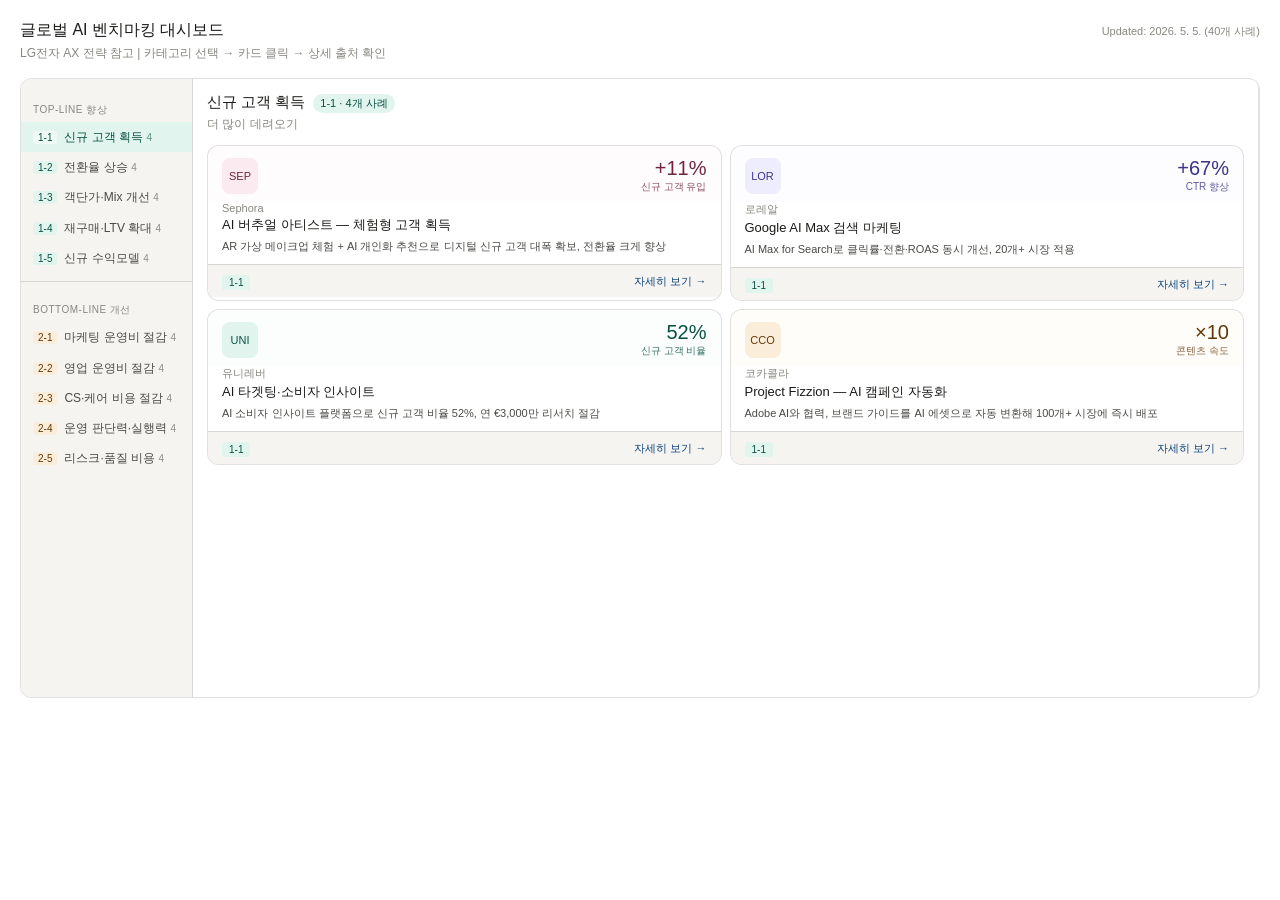
==== dashboard/index.html @ da21c3dd "init: LGE AX benchmark system" ====
<!DOCTYPE html>
<html lang="ko">
<head>
<meta charset="UTF-8">
<meta name="viewport" content="width=device-width, initial-scale=1.0">
<title>글로벌 AI 벤치마킹 대시보드 — LGE AX 전략</title>
<style>
:root{
  --bg:#fff;--bg2:#f5f4f0;--bg3:#eceae3;
  --text:#1a1a18;--text2:#4a4a46;--text3:#888780;
  --border:rgba(0,0,0,0.12);--border2:rgba(0,0,0,0.22);
  --green-bg:#E1F5EE;--green:#085041;--green-b:#5DCAA5;
  --amber-bg:#FAEEDA;--amber:#633806;--amber-b:#EF9F27;
  --blue-bg:#E6F1FB;--blue:#0C447C;--blue-b:#85B7EB;
  --radius:12px;--radius-sm:8px;
  --font:-apple-system,BlinkMacSystemFont,"Segoe UI","Apple SD Gothic Neo","Noto Sans KR",sans-serif;
}
@media(prefers-color-scheme:dark){:root{
  --bg:#1a1a18;--bg2:#242420;--bg3:#2c2c28;
  --text:#e8e6df;--text2:#b0aea6;--text3:#6a6860;
  --border:rgba(255,255,255,.10);--border2:rgba(255,255,255,.20);
  --green-bg:#085041;--green:#9FE1CB;--green-b:#1D9E75;
  --amber-bg:#633806;--amber:#FAC775;--amber-b:#BA7517;
  --blue-bg:#042C53;--blue:#85B7EB;--blue-b:#185FA5;
}}
*{box-sizing:border-box;margin:0;padding:0}
body{background:var(--bg);font-family:var(--font);color:var(--text);padding:20px 20px 48px}

.page-hd{display:flex;align-items:baseline;justify-content:space-between;flex-wrap:wrap;gap:8px;margin-bottom:4px}
.page-title{font-size:16px;font-weight:500}
.last-updated{font-size:11px;color:var(--text3)}
.page-sub{font-size:12px;color:var(--text3);margin-bottom:16px}

/* DB */
.db{display:flex;border:0.5px solid var(--border);border-radius:var(--radius);overflow:hidden;background:var(--bg);min-height:620px}
.nav{width:172px;flex-shrink:0;background:var(--bg2);border-right:0.5px solid var(--border);padding:10px 0 16px;overflow-y:auto}
.nav-sec{font-size:10px;font-weight:500;color:var(--text3);padding:14px 12px 5px;letter-spacing:.05em}
.nav-item{padding:7px 12px;cursor:pointer;display:flex;align-items:flex-start;gap:7px;transition:background .1s}
.nav-item:hover{background:var(--bg3)}
.nav-item.act-t{background:var(--green-bg)}
.nav-item.act-b{background:var(--amber-bg)}
.nav-pill{font-size:10px;font-weight:500;padding:1px 5px;border-radius:3px;flex-shrink:0;margin-top:2px}
.nav-pill.t{background:var(--green-bg);color:var(--green)}
.nav-pill.b{background:var(--amber-bg);color:var(--amber)}
.act-t .nav-pill.t,.act-b .nav-pill.b{background:rgba(255,255,255,.45)}
.nav-lbl{font-size:12px;color:var(--text2);line-height:1.35}
.act-t .nav-lbl{color:var(--green);font-weight:500}
.act-b .nav-lbl{color:var(--amber);font-weight:500}

.center{flex:1;padding:14px;min-width:0}
.ch{display:flex;align-items:baseline;gap:8px;margin-bottom:3px}
.ch-title{font-size:15px;font-weight:500}
.ch-count{font-size:11px;padding:2px 7px;border-radius:10px;font-weight:500}
.ch-count.t{background:var(--green-bg);color:var(--green)}
.ch-count.b{background:var(--amber-bg);color:var(--amber)}
.cards{display:grid;grid-template-columns:1fr 1fr;gap:8px;margin-top:12px}

.card{border:0.5px solid var(--border);border-radius:var(--radius);overflow:hidden;cursor:pointer;background:var(--bg);transition:border-color .12s}
.card:hover{border-color:var(--border2)}
.card.sel{border:1.5px solid var(--blue-b);background:var(--blue-bg)}
.card-top{padding:12px 14px 8px;display:flex;align-items:flex-start;justify-content:space-between;gap:6px}
.co-circle{width:36px;height:36px;border-radius:8px;display:flex;align-items:center;justify-content:center;font-size:11px;font-weight:500;flex-shrink:0}
.card-kpi{text-align:right}
.kpi-val{font-size:20px;font-weight:500;line-height:1}
.kpi-lbl{font-size:10px;opacity:.8;margin-top:2px}
.card-body{padding:0 14px 10px}
.card-co{font-size:11px;color:var(--text3);margin-bottom:2px}
.card-ttl{font-size:13px;font-weight:500;line-height:1.35;margin-bottom:4px}
.card-desc{font-size:11px;color:var(--text2);line-height:1.5}
.card-ft{padding:7px 14px;border-top:0.5px solid var(--border);display:flex;align-items:center;justify-content:space-between;background:var(--bg2)}
.card-tag{font-size:10px;font-weight:500;padding:2px 7px;border-radius:3px}
.card-tag.t{background:var(--green-bg);color:var(--green)}
.card-tag.b{background:var(--amber-bg);color:var(--amber)}
.card-new{font-size:9px;font-weight:500;padding:1px 5px;border-radius:3px;background:#FFF3CD;color:#856404;margin-left:4px}
.card-see{font-size:11px;color:var(--blue);font-weight:500}

.det{width:0;flex-shrink:0;border-left:0.5px solid var(--border);overflow:hidden;transition:width .18s;background:var(--bg)}
.det.open{width:288px}
.det-in{width:288px;padding:14px}
.det-hd{display:flex;align-items:flex-start;justify-content:space-between;margin-bottom:12px;padding-bottom:12px;border-bottom:0.5px solid var(--border)}
.det-co{display:flex;align-items:center;gap:9px}
.det-badge{width:38px;height:38px;border-radius:9px;display:flex;align-items:center;justify-content:center;font-size:12px;font-weight:500;flex-shrink:0}
.det-co-name{font-size:14px;font-weight:500}
.det-co-cat{font-size:11px;color:var(--text3);margin-top:2px}
.det-close{font-size:18px;color:var(--text3);cursor:pointer;padding:2px 4px;line-height:1;user-select:none}
.det-close:hover{color:var(--text)}
.det-tag{display:inline-block;font-size:10px;font-weight:500;padding:2px 7px;border-radius:3px;margin-bottom:10px}
.det-tag.t{background:var(--green-bg);color:var(--green)}
.det-tag.b{background:var(--amber-bg);color:var(--amber)}
.det-unverified{font-size:10px;color:#856404;background:#FFF3CD;padding:2px 7px;border-radius:3px;display:inline-block;margin-bottom:8px}
.det-ttl{font-size:14px;font-weight:500;margin-bottom:8px;line-height:1.4}
.det-body{font-size:12px;color:var(--text2);line-height:1.75;margin-bottom:14px}
.det-metrics{display:grid;grid-template-columns:1fr 1fr;gap:5px;margin-bottom:14px}
.met{background:var(--bg2);border-radius:var(--radius-sm);padding:10px 10px 8px}
.met-v{font-size:18px;font-weight:500}
.met-v.pos{color:var(--green)}
.met-v.neg,.met-v.neu{color:var(--blue)}
.met-l{font-size:10px;color:var(--text3);margin-top:2px;line-height:1.3}
.det-src a{font-size:11px;color:var(--blue);text-decoration:none;border-bottom:0.5px solid var(--blue-b)}
.det-src a:hover{opacity:.75}
.det-tags{display:flex;flex-wrap:wrap;gap:4px;margin-top:10px}
.det-tag-pill{font-size:10px;padding:2px 6px;border-radius:4px;background:var(--bg2);color:var(--text3)}

.loading{display:flex;align-items:center;justify-content:center;height:400px;font-size:13px;color:var(--text3)}

@media(max-width:800px){
  .db{flex-direction:column}
  .nav{width:100%;border-right:none;border-bottom:0.5px solid var(--border);display:flex;overflow-x:auto;padding:8px;gap:4px}
  .nav-sec{display:none}
  .nav-item{flex-shrink:0;border-radius:6px;padding:5px 10px}
  .det.open{width:100%;border-left:none;border-top:0.5px solid var(--border)}
  .det-in{width:100%}
  .cards{grid-template-columns:1fr}
}
</style>
</head>
<body>

<div class="page-hd">
  <span class="page-title">글로벌 AI 벤치마킹 대시보드</span>
  <span class="last-updated" id="last-updated">로딩 중...</span>
</div>
<div class="page-sub">LG전자 AX 전략 참고 | 카테고리 선택 → 카드 클릭 → 상세 출처 확인</div>

<div class="db">
  <div class="nav" id="nav"></div>
  <div class="center" id="center"><div class="loading">데이터 불러오는 중...</div></div>
  <div class="det" id="det"><div class="det-in" id="det-in"></div></div>
</div>

<script>
let DB = null;
let activeCat = null;
let activeCard = null;

// ── Load data ──────────────────────────────────────────────────────────────────
async function loadData() {
  try {
    const res = await fetch('../data/cases.json');
    DB = await res.json();
    document.getElementById('last-updated').textContent =
      'Updated: ' + new Date(DB.meta.last_updated).toLocaleDateString('ko-KR') +
      ` (${DB.meta.total_cases}개 사례)`;
    buildNav();
    selCat(Object.keys(DB.categories)[0]);
  } catch(e) {
    document.getElementById('center').innerHTML =
      '<div class="loading">데이터 로드 실패. cases.json을 확인하세요.</div>';
  }
}

// ── Nav ────────────────────────────────────────────────────────────────────────
function buildNav() {
  const nav = document.getElementById('nav');
  const cats = DB.categories;
  const topCats = Object.entries(cats).filter(([,v]) => v.type === 'top');
  const botCats = Object.entries(cats).filter(([,v]) => v.type === 'bot');

  let h = '<div class="nav-sec">TOP-LINE 향상</div>';
  topCats.forEach(([id, cat]) => {
    const count = DB.cases.filter(c => c.category === id).length;
    h += `<div class="nav-item" id="nav-${id}" onclick="selCat('${id}')">
      <span class="nav-pill t">${id}</span>
      <span class="nav-lbl">${cat.name} <span style="font-size:10px;opacity:.6">${count}</span></span>
    </div>`;
  });
  h += '<div style="height:0.5px;background:var(--border);margin:8px 0"></div>';
  h += '<div class="nav-sec">BOTTOM-LINE 개선</div>';
  botCats.forEach(([id, cat]) => {
    const count = DB.cases.filter(c => c.category === id).length;
    h += `<div class="nav-item" id="nav-${id}" onclick="selCat('${id}')">
      <span class="nav-pill b">${id}</span>
      <span class="nav-lbl">${cat.name} <span style="font-size:10px;opacity:.6">${count}</span></span>
    </div>`;
  });
  nav.innerHTML = h;
}

// ── Category select ────────────────────────────────────────────────────────────
function selCat(id) {
  if (activeCat) {
    const p = document.getElementById('nav-' + activeCat);
    if (p) p.classList.remove('act-t', 'act-b');
  }
  activeCat = id;
  const cat = DB.categories[id];
  const el = document.getElementById('nav-' + id);
  if (el) el.classList.add(cat.type === 'top' ? 'act-t' : 'act-b');

  activeCard = null;
  document.getElementById('det').classList.remove('open');

  const cases = DB.cases.filter(c => c.category === id);
  const tt = cat.type === 'top' ? 't' : 'b';

  let h = `<div class="ch">
    <span class="ch-title">${cat.name}</span>
    <span class="ch-count ${tt}">${id} · ${cases.length}개 사례</span>
  </div>
  <div style="font-size:12px;color:var(--text3);margin-top:2px">${cat.sub}</div>
  <div class="cards">`;

  cases.forEach((c, i) => {
    const isNew = !c.verified;
    h += `<div class="card" id="card-${id}-${i}" onclick="selCard('${id}',${i})">
      <div class="card-top" style="background:${c.color_bg}25">
        <div class="co-circle" style="background:${c.color_bg};color:${c.color_text}">${c.short}</div>
        <div class="card-kpi" style="color:${c.color_text}">
          <div class="kpi-val">${c.kpi_value}</div>
          <div class="kpi-lbl">${c.kpi_label}</div>
        </div>
      </div>
      <div class="card-body">
        <div class="card-co">${c.company}</div>
        <div class="card-ttl">${c.title}</div>
        <div class="card-desc">${c.description}</div>
      </div>
      <div class="card-ft">
        <span>
          <span class="card-tag ${tt}">${id}</span>
          ${isNew ? '<span class="card-new">NEW</span>' : ''}
        </span>
        <span class="card-see">자세히 보기 →</span>
      </div>
    </div>`;
  });
  h += '</div>';
  document.getElementById('center').innerHTML = h;
}

// ── Case detail ────────────────────────────────────────────────────────────────
function selCard(catId, idx) {
  if (activeCard !== null) {
    const p = document.getElementById(`card-${activeCat}-${activeCard}`);
    if (p) p.classList.remove('sel');
  }
  activeCard = idx;
  const el = document.getElementById(`card-${catId}-${idx}`);
  if (el) el.classList.add('sel');

  const cat = DB.categories[catId];
  const cases = DB.cases.filter(c => c.category === catId);
  const c = cases[idx];
  const tt = cat.type === 'top' ? 't' : 'b';

  const mh = (c.metrics || []).map(m => `
    <div class="met">
      <div class="met-v ${m.trend || 'pos'}">${m.value}</div>
      <div class="met-l">${m.label}</div>
    </div>`).join('');

  const tagPills = (c.tags || []).map(t => `<span class="det-tag-pill">${t}</span>`).join('');

  document.getElementById('det-in').innerHTML = `
    <div class="det-hd">
      <div class="det-co">
        <div class="det-badge" style="background:${c.color_bg};color:${c.color_text}">${c.short}</div>
        <div>
          <div class="det-co-name">${c.company}</div>
          <div class="det-co-cat">${catId} ${cat.name}</div>
        </div>
      </div>
      <span class="det-close" onclick="closeDet()">×</span>
    </div>
    <span class="det-tag ${tt}">${cat.sub}</span>
    ${!c.verified ? '<div><span class="det-unverified">자동 수집 (미검증)</span></div>' : ''}
    <div class="det-ttl">${c.title}</div>
    <div class="det-body">${c.body}</div>
    <div class="det-metrics">${mh}</div>
    <div class="det-src"><a href="${c.url}" target="_blank" rel="noopener">${c.source} ↗</a></div>
    <div class="det-tags">${tagPills}</div>`;

  document.getElementById('det').classList.add('open');
}

function closeDet() {
  document.getElementById('det').classList.remove('open');
  if (activeCard !== null) {
    const p = document.getElementById(`card-${activeCat}-${activeCard}`);
    if (p) p.classList.remove('sel');
    activeCard = null;
  }
}

loadData();
</script>
</body>
</html>
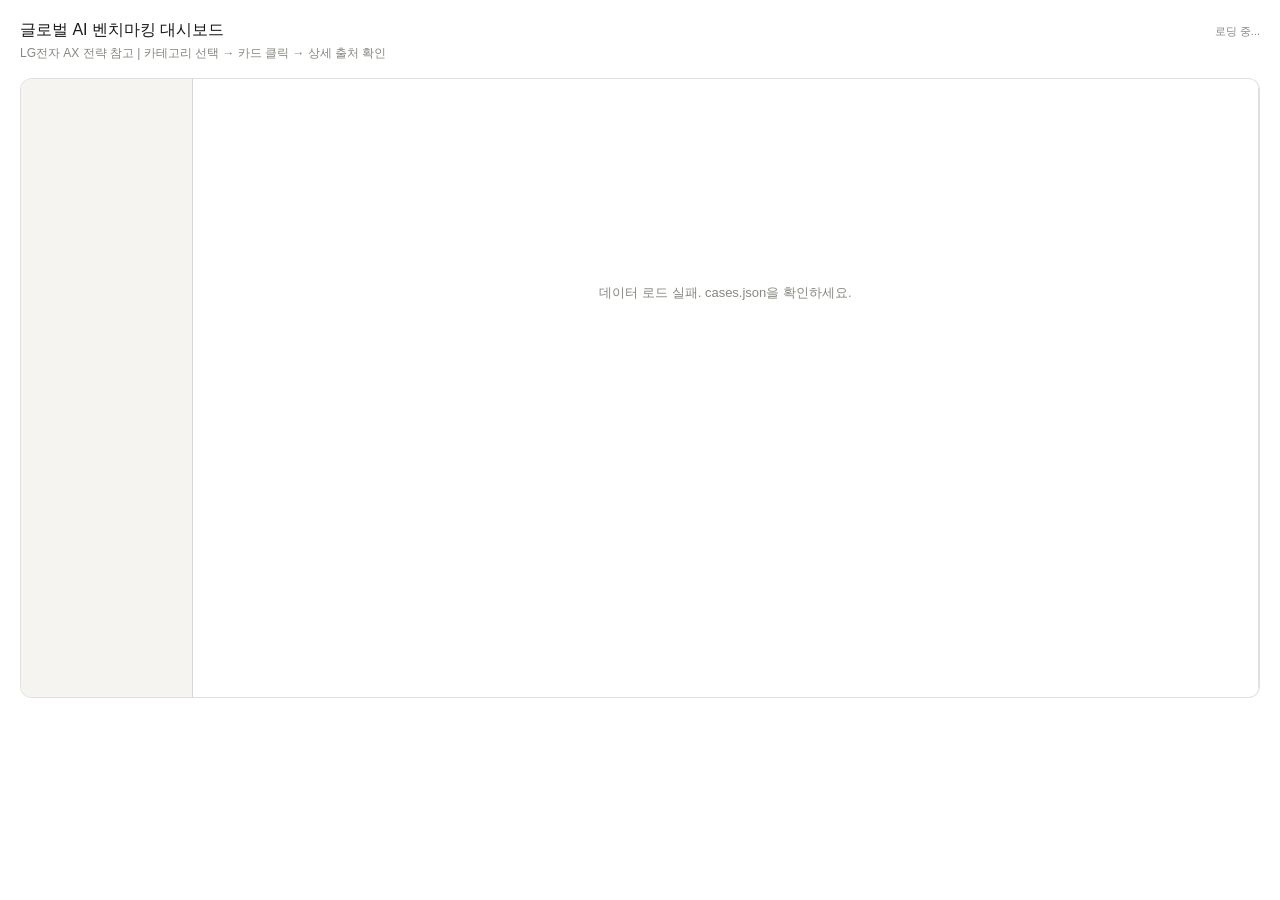
==== commit 94bae535: "fix: resolve 7 execution issues found in project audit - daily_update.yml: copy dashboard/index.html" ====
--- a/dashboard/index.html
+++ b/dashboard/index.html
@@ -136,7 +136,7 @@
 // ── Load data ──────────────────────────────────────────────────────────────────
 async function loadData() {
   try {
-    const res = await fetch('../data/cases.json');
+    const res = await fetch('./data/cases.json');
     DB = await res.json();
     document.getElementById('last-updated').textContent =
       'Updated: ' + new Date(DB.meta.last_updated).toLocaleDateString('ko-KR') +
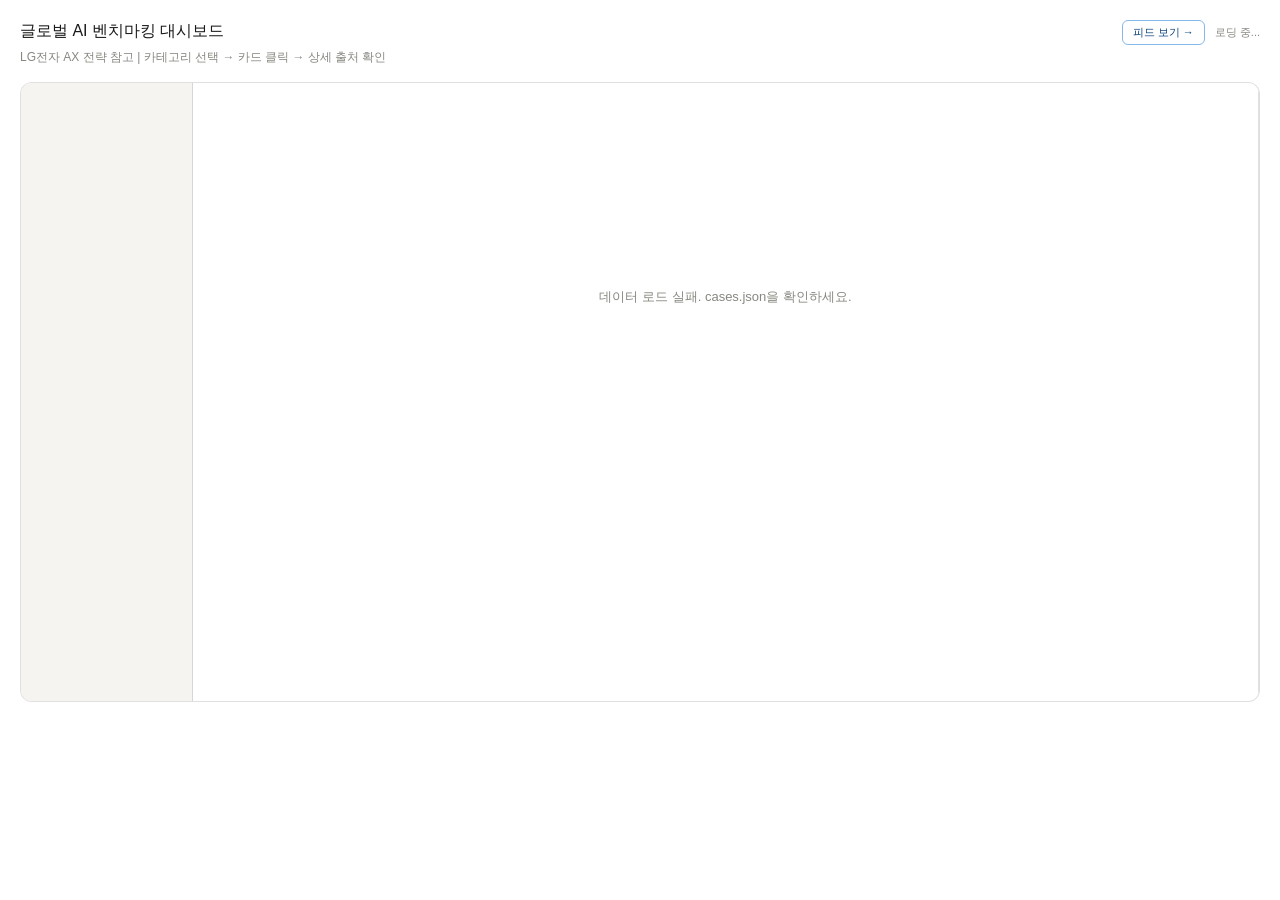
==== commit 7b6bf321: "feat: add blog feed page with card grid, tooltip, and category filters - dashboard/blog.html: new bl" ====
--- a/dashboard/index.html
+++ b/dashboard/index.html
@@ -118,7 +118,10 @@
 
 <div class="page-hd">
   <span class="page-title">글로벌 AI 벤치마킹 대시보드</span>
-  <span class="last-updated" id="last-updated">로딩 중...</span>
+  <span style="display:flex;align-items:center;gap:10px">
+    <a href="./blog.html" style="font-size:11px;font-weight:500;color:var(--blue);text-decoration:none;padding:4px 10px;border:0.5px solid var(--blue-b);border-radius:6px">피드 보기 →</a>
+    <span class="last-updated" id="last-updated">로딩 중...</span>
+  </span>
 </div>
 <div class="page-sub">LG전자 AX 전략 참고 | 카테고리 선택 → 카드 클릭 → 상세 출처 확인</div>
 
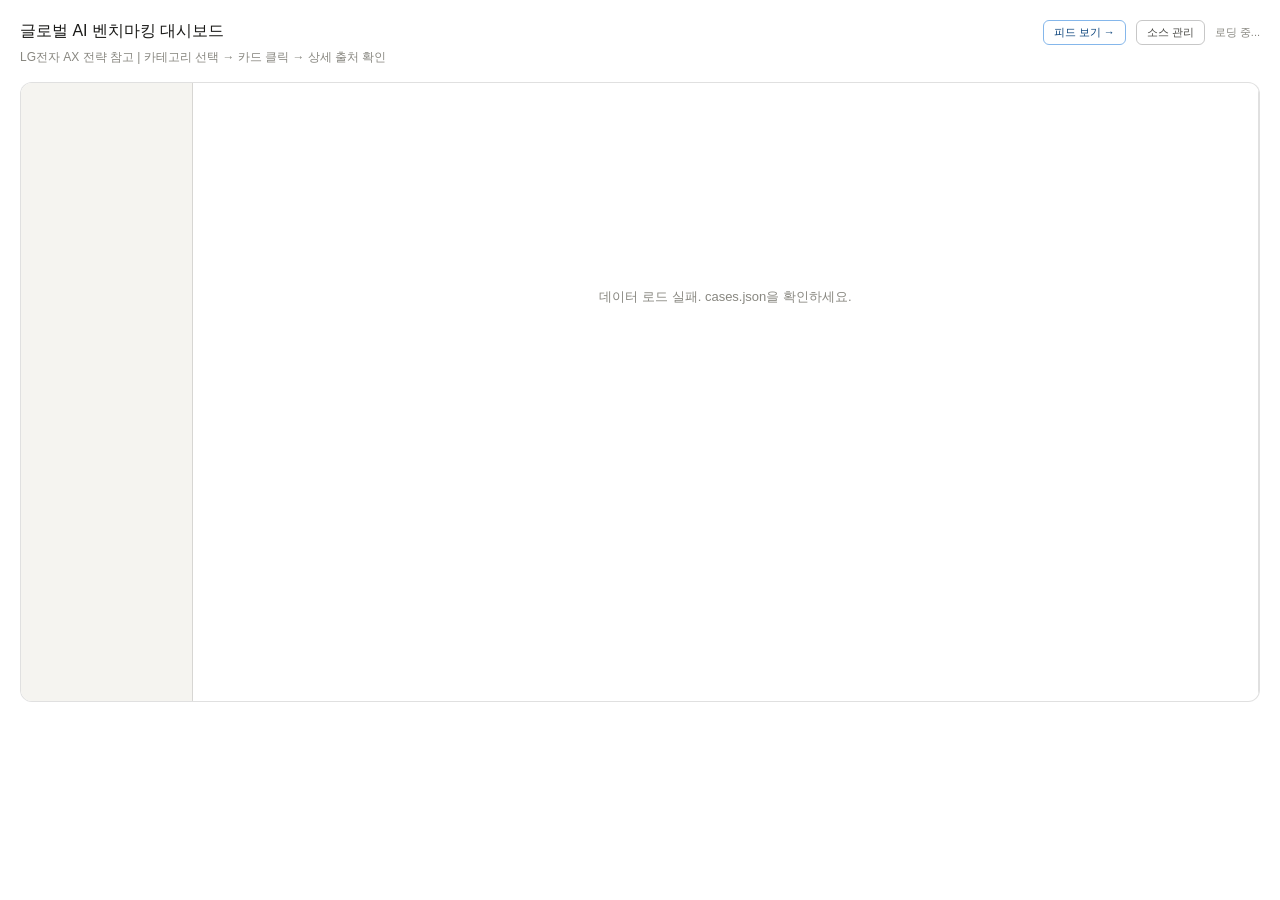
==== commit b095e203: "feat: add source management admin page - dashboard/admin.html: full CRUD admin UI for scraper/source" ====
--- a/dashboard/index.html
+++ b/dashboard/index.html
@@ -120,6 +120,7 @@
   <span class="page-title">글로벌 AI 벤치마킹 대시보드</span>
   <span style="display:flex;align-items:center;gap:10px">
     <a href="./blog.html" style="font-size:11px;font-weight:500;color:var(--blue);text-decoration:none;padding:4px 10px;border:0.5px solid var(--blue-b);border-radius:6px">피드 보기 →</a>
+    <a href="./admin.html" style="font-size:11px;font-weight:500;color:var(--text2);text-decoration:none;padding:4px 10px;border:0.5px solid var(--border2);border-radius:6px">소스 관리</a>
     <span class="last-updated" id="last-updated">로딩 중...</span>
   </span>
 </div>
